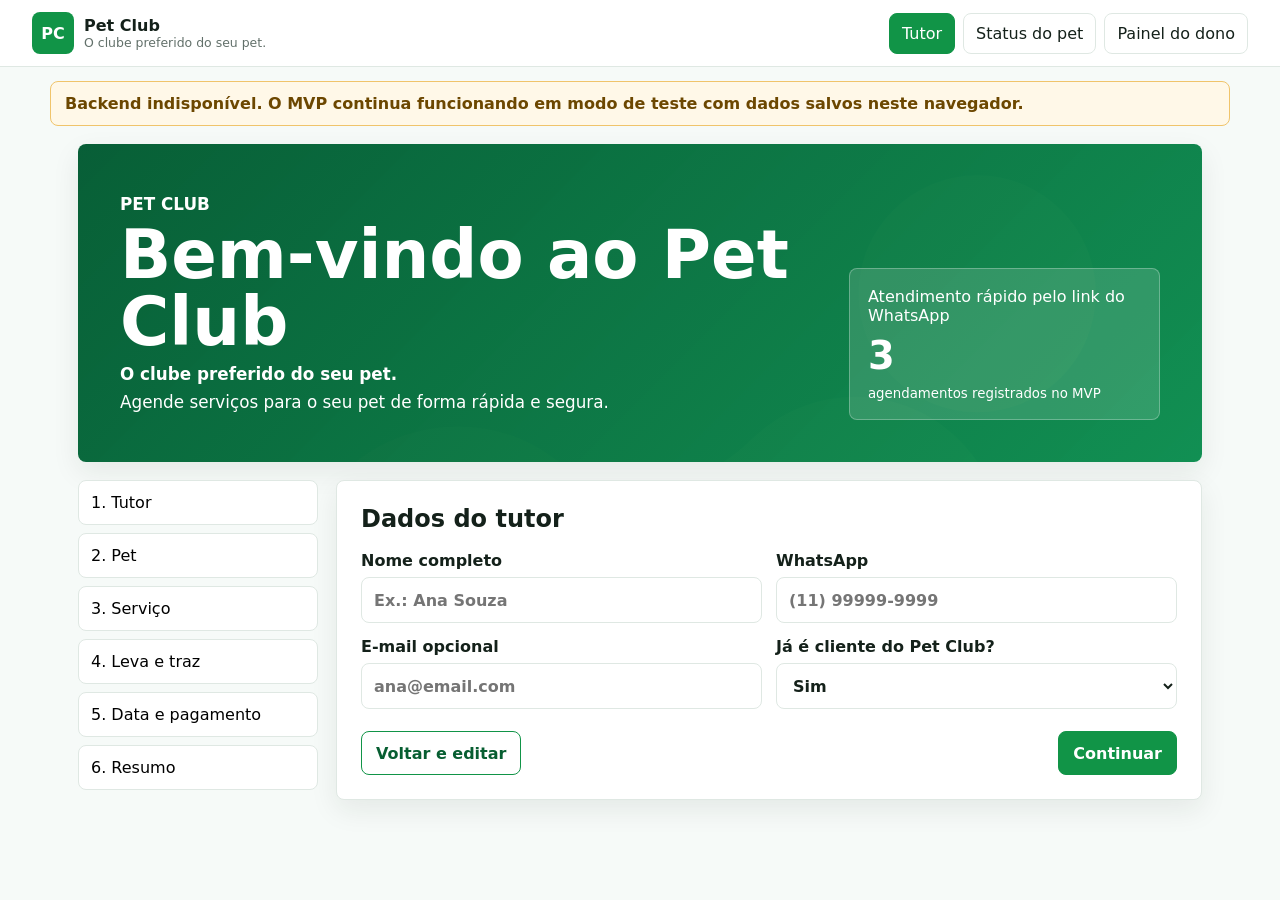
==== index.html @ 7034a31a "Add files via upload" ====
<!doctype html>
<html lang="pt-BR">
  <head>
    <meta charset="UTF-8" />
    <meta name="viewport" content="width=device-width, initial-scale=1.0" />
    <title>Pet Club | Agendamentos</title>
    <link rel="stylesheet" href="styles.css" />
  </head>
  <body>
    <header class="topo">
      <div class="marca">
        <span class="marca-icone">PC</span>
        <div>
          <strong>Pet Club</strong>
          <small>O clube preferido do seu pet.</small>
        </div>
      </div>
      <nav class="abas" aria-label="Navegação principal">
        <button class="aba ativa" data-view="tutor">Tutor</button>
        <button class="aba" data-view="status">Status do pet</button>
        <button class="aba" data-view="admin">Painel do dono</button>
      </nav>
    </header>

    <div id="aviso-api" class="aviso-api escondido"></div>

    <main>
      <section id="view-tutor" class="view ativa">
        <section class="hero">
          <div>
            <p class="etiqueta">Pet Club</p>
            <h1>Bem-vindo ao Pet Club</h1>
            <p class="slogan">O clube preferido do seu pet.</p>
            <p>Agende serviços para o seu pet de forma rápida e segura.</p>
          </div>
          <div class="hero-card">
            <span>Atendimento rápido pelo link do WhatsApp</span>
            <strong id="hero-total">0</strong>
            <small>agendamentos registrados no MVP</small>
          </div>
        </section>

        <section class="layout-form">
          <aside class="passos" aria-label="Etapas do agendamento">
            <button class="passo ativo" data-step="0">1. Tutor</button>
            <button class="passo" data-step="1">2. Pet</button>
            <button class="passo" data-step="2">3. Serviço</button>
            <button class="passo" data-step="3">4. Leva e traz</button>
            <button class="passo" data-step="4">5. Data e pagamento</button>
            <button class="passo" data-step="5">6. Resumo</button>
          </aside>

          <form id="booking-form" class="painel formulario">
            <div class="form-step ativa" data-step-panel="0">
              <h2>Dados do tutor</h2>
              <div class="grid dois">
                <label>Nome completo
                  <input name="nome_tutor" required placeholder="Ex.: Ana Souza" />
                </label>
                <label>WhatsApp
                  <input name="whatsapp_tutor" required inputmode="tel" placeholder="(11) 99999-9999" />
                </label>
                <label>E-mail opcional
                  <input name="email_tutor" type="email" placeholder="ana@email.com" />
                </label>
                <label>Já é cliente do Pet Club?
                  <select name="cliente_recorrente" required>
                    <option value="Sim">Sim</option>
                    <option value="Não">Não</option>
                  </select>
                </label>
              </div>
            </div>

            <div class="form-step" data-step-panel="1">
              <h2>Dados do pet</h2>
              <div class="grid dois">
                <label>Nome do pet
                  <input name="nome_pet" required placeholder="Ex.: Jack" />
                </label>
                <label>Espécie
                  <select name="especie" required>
                    <option>Cachorro</option>
                    <option>Gato</option>
                    <option>Outro</option>
                  </select>
                </label>
                <label>Raça
                  <input name="raca" required placeholder="Ex.: Shih-tzu" />
                </label>
                <label>Porte
                  <select name="porte" required>
                    <option>Pequeno</option>
                    <option>Médio</option>
                    <option>Grande</option>
                    <option>Gigante</option>
                  </select>
                </label>
                <label>Idade aproximada
                  <input name="idade_pet" required placeholder="Ex.: 4 anos" />
                </label>
                <label class="span-2">Observações importantes
                  <textarea name="observacoes_pet" placeholder="Alergia, medo, agressividade, medicamento ou cuidado especial"></textarea>
                </label>
              </div>
            </div>

            <div class="form-step" data-step-panel="2">
              <h2>Escolha do serviço</h2>
              <div class="servicos" id="service-options"></div>
              <label>Serviços adicionais
                <input name="servicos_adicionais" placeholder="Ex.: hidratação, escovação" />
              </label>
            </div>

            <div class="form-step" data-step-panel="3">
              <h2>Leva e traz</h2>
              <label>Você precisa de leva e traz?
                <select name="tipo_transporte" id="tipo-transporte" required>
                  <option>Não, vou levar até a loja</option>
                  <option>Sim, buscar meu pet</option>
                  <option>Sim, entregar meu pet</option>
                  <option>Sim, buscar e entregar</option>
                </select>
              </label>
              <div id="campos-transporte" class="grid dois escondido">
                <label>Endereço completo
                  <input name="endereco" placeholder="Rua, número" />
                </label>
                <label>Complemento
                  <input name="complemento" placeholder="Apto, bloco, casa" />
                </label>
                <label>Bairro
                  <input name="bairro" placeholder="Ex.: Vila Mariana" />
                </label>
                <label>Ponto de referência
                  <input name="ponto_referencia" placeholder="Ex.: próximo à padaria" />
                </label>
                <label>Link de localização opcional
                  <input name="link_localizacao" placeholder="Link do Google Maps" />
                </label>
                <label>Melhor horário para buscar
                  <input name="melhor_horario_busca" type="time" />
                </label>
              </div>
            </div>

            <div class="form-step" data-step-panel="4">
              <h2>Data, horário e pagamento</h2>
              <div class="grid dois">
                <label>Data desejada
                  <input name="data_agendamento" type="date" required />
                </label>
                <label>Horário desejado
                  <input name="hora_agendamento" type="time" required />
                </label>
                <label>Forma de pagamento
                  <select name="forma_pagamento" required>
                    <option>Pix</option>
                    <option>Cartão</option>
                    <option>Pagar na loja</option>
                    <option>Sinal para reservar horário</option>
                  </select>
                </label>
                <label>Status do pagamento
                  <select name="status_pagamento" required>
                    <option>Pendente</option>
                    <option>Confirmado</option>
                    <option>Pago na loja</option>
                  </select>
                </label>
              </div>
            </div>

            <div class="form-step" data-step-panel="5">
              <h2>Resumo e confirmação</h2>
              <div id="resumo-agendamento" class="resumo"></div>
              <div id="confirmacao-final" class="sucesso escondido">
                <h3>Agendamento recebido com sucesso!</h3>
                <p>Você receberá atualizações sobre o atendimento do seu pet.</p>
              </div>
            </div>

            <div class="acoes-form">
              <button type="button" class="botao secundario" id="btn-voltar">Voltar e editar</button>
              <button type="button" class="botao" id="btn-proximo">Continuar</button>
              <button type="submit" class="botao destaque escondido" id="btn-confirmar">Confirmar agendamento</button>
            </div>
          </form>
        </section>
      </section>

      <section id="view-status" class="view">
        <section class="painel">
          <div class="cabecalho-secao">
            <div>
              <p class="etiqueta">Acompanhamento</p>
              <h1>Status do pet</h1>
            </div>
            <select id="status-booking-select" aria-label="Escolher agendamento"></select>
          </div>
          <div id="status-cliente" class="status-cliente"></div>
          <ol id="linha-status" class="linha-status"></ol>
        </section>
      </section>

      <section id="view-admin" class="view">
        <section class="painel">
          <div class="cabecalho-secao">
            <div>
              <p class="etiqueta">Gestão Pet Club</p>
              <h1>Painel administrativo</h1>
            </div>
            <div class="grupo-botoes">
              <button class="botao secundario" id="btn-export-bookings">Exportar agendamentos CSV</button>
              <button class="botao secundario" id="btn-export-metrics">Exportar métricas CSV</button>
            </div>
          </div>
          <div id="cards-dia" class="cards"></div>
        </section>

        <section class="admin-grid">
          <div class="painel">
            <h2>Agenda do dia</h2>
            <div class="tabela-wrap">
              <table>
                <thead>
                  <tr>
                    <th>Horário</th>
                    <th>Pet</th>
                    <th>Tutor</th>
                    <th>Serviço</th>
                    <th>Status</th>
                    <th>Pagamento</th>
                    <th>Transporte</th>
                    <th>Responsável</th>
                  </tr>
                </thead>
                <tbody id="agenda-body"></tbody>
              </table>
            </div>
          </div>

          <aside class="painel">
            <h2>Detalhe do atendimento</h2>
            <div id="detalhe-atendimento" class="detalhe"></div>
            <div id="botoes-status" class="botoes-status"></div>
          </aside>
        </section>

        <section class="admin-grid">
          <div class="painel">
            <h2>Painel financeiro</h2>
            <div id="painel-financeiro" class="metricas"></div>
          </div>
          <div class="painel">
            <h2>Painel operacional</h2>
            <div id="painel-operacional" class="metricas"></div>
          </div>
        </section>
      </section>
    </main>

    <script src="app.js"></script>
  </body>
</html>
---- styles.css ----
:root {
  --verde: #119447;
  --verde-escuro: #075e31;
  --verde-claro: #e9f8ef;
  --azul: #1769c2;
  --preto: #14211a;
  --cinza: #62706a;
  --linha: #dfe8e3;
  --fundo: #f6faf8;
  --branco: #ffffff;
  --alerta: #f4a100;
  --erro: #cf3030;
  --raio: 8px;
  --sombra: 0 10px 28px rgba(20, 33, 26, 0.08);
}

* {
  box-sizing: border-box;
}

body {
  margin: 0;
  font-family: Inter, system-ui, -apple-system, BlinkMacSystemFont, "Segoe UI", sans-serif;
  background: var(--fundo);
  color: var(--preto);
}

button,
input,
select,
textarea {
  font: inherit;
}

.topo {
  position: sticky;
  top: 0;
  z-index: 10;
  display: flex;
  gap: 16px;
  align-items: center;
  justify-content: space-between;
  padding: 12px clamp(14px, 4vw, 32px);
  background: rgba(255, 255, 255, 0.94);
  border-bottom: 1px solid var(--linha);
  backdrop-filter: blur(12px);
}

.marca {
  display: flex;
  gap: 10px;
  align-items: center;
  min-width: 150px;
}

.marca-icone {
  display: grid;
  width: 42px;
  height: 42px;
  place-items: center;
  color: var(--branco);
  background: var(--verde);
  border-radius: var(--raio);
  font-weight: 800;
}

.marca strong,
.marca small {
  display: block;
}

.marca small {
  color: var(--cinza);
  font-size: 0.78rem;
}

.abas,
.grupo-botoes {
  display: flex;
  gap: 8px;
  flex-wrap: wrap;
}

.aba {
  border: 1px solid var(--linha);
  background: var(--branco);
  color: var(--preto);
  padding: 10px 12px;
  border-radius: var(--raio);
  cursor: pointer;
}

.aba.ativa,
.botao.destaque {
  border-color: var(--verde);
  background: var(--verde);
  color: var(--branco);
}

main {
  width: min(1180px, 100%);
  margin: 0 auto;
  padding: 18px clamp(12px, 4vw, 28px) 42px;
}

.aviso-api {
  width: min(1180px, calc(100% - 24px));
  margin: 14px auto 0;
  padding: 12px 14px;
  border: 1px solid #f0c46b;
  border-radius: var(--raio);
  background: #fff8e8;
  color: #6c4700;
  font-weight: 700;
}

.view,
.form-step {
  display: none;
}

.view.ativa,
.form-step.ativa {
  display: block;
}

.hero {
  display: grid;
  grid-template-columns: minmax(0, 1.6fr) minmax(220px, 0.7fr);
  gap: 18px;
  align-items: stretch;
  margin-bottom: 18px;
  padding: clamp(22px, 5vw, 42px);
  color: var(--branco);
  background:
    linear-gradient(135deg, rgba(7, 94, 49, 0.96), rgba(17, 148, 71, 0.9)),
    url("data:image/svg+xml,%3Csvg width='900' height='460' viewBox='0 0 900 460' xmlns='http://www.w3.org/2000/svg'%3E%3Crect width='900' height='460' fill='%231769c2'/%3E%3Ccircle cx='720' cy='120' r='95' fill='%23ffffff' fill-opacity='.18'/%3E%3Cpath d='M190 295c34-68 126-90 188-45 50 37 115 32 160-12 62-61 161-40 194 39l22 54H153l37-36Z' fill='%23ffffff' fill-opacity='.16'/%3E%3C/svg%3E");
  background-size: cover;
  border-radius: var(--raio);
  box-shadow: var(--sombra);
}

.hero h1 {
  margin: 6px 0;
  font-size: clamp(2rem, 6vw, 4.2rem);
  line-height: 1;
  letter-spacing: 0;
}

.hero p {
  max-width: 620px;
  margin: 8px 0;
  font-size: 1.05rem;
}

.slogan {
  font-weight: 700;
}

.etiqueta {
  margin: 0 0 8px;
  color: var(--azul);
  font-weight: 800;
  text-transform: uppercase;
  font-size: 0.78rem;
}

.hero .etiqueta {
  color: var(--branco);
}

.hero-card {
  align-self: end;
  padding: 18px;
  background: rgba(255, 255, 255, 0.14);
  border: 1px solid rgba(255, 255, 255, 0.28);
  border-radius: var(--raio);
}

.hero-card span,
.hero-card small {
  display: block;
}

.hero-card strong {
  display: block;
  margin: 8px 0;
  font-size: 2.4rem;
}

.layout-form,
.admin-grid {
  display: grid;
  grid-template-columns: 240px minmax(0, 1fr);
  gap: 18px;
  align-items: start;
}

.passos {
  display: grid;
  gap: 8px;
  position: sticky;
  top: 86px;
}

.passo {
  width: 100%;
  padding: 12px;
  border: 1px solid var(--linha);
  border-radius: var(--raio);
  background: var(--branco);
  text-align: left;
  cursor: pointer;
}

.passo.ativa {
  color: var(--verde-escuro);
  background: var(--verde-claro);
  border-color: var(--verde);
  font-weight: 800;
}

.painel {
  background: var(--branco);
  border: 1px solid var(--linha);
  border-radius: var(--raio);
  padding: clamp(16px, 4vw, 24px);
  box-shadow: var(--sombra);
}

h1,
h2,
h3 {
  margin: 0 0 14px;
  letter-spacing: 0;
}

.formulario h2 {
  margin-bottom: 18px;
}

.grid {
  display: grid;
  gap: 14px;
}

.grid.dois {
  grid-template-columns: repeat(2, minmax(0, 1fr));
}

.span-2 {
  grid-column: 1 / -1;
}

label {
  display: grid;
  gap: 7px;
  color: var(--preto);
  font-weight: 700;
}

input,
select,
textarea {
  width: 100%;
  min-height: 46px;
  border: 1px solid var(--linha);
  border-radius: var(--raio);
  padding: 11px 12px;
  color: var(--preto);
  background: var(--branco);
}

textarea {
  min-height: 96px;
  resize: vertical;
}

input:focus,
select:focus,
textarea:focus {
  outline: 3px solid rgba(17, 148, 71, 0.18);
  border-color: var(--verde);
}

.servicos {
  display: grid;
  grid-template-columns: repeat(3, minmax(0, 1fr));
  gap: 10px;
  margin-bottom: 18px;
}

.servico-card {
  min-height: 84px;
  padding: 14px;
  border: 1px solid var(--linha);
  border-radius: var(--raio);
  background: var(--branco);
  text-align: left;
  cursor: pointer;
}

.servico-card.ativo {
  border-color: var(--verde);
  background: var(--verde-claro);
}

.servico-card strong,
.servico-card small {
  display: block;
}

.servico-card small {
  margin-top: 6px;
  color: var(--cinza);
}

.acoes-form {
  display: flex;
  justify-content: space-between;
  gap: 10px;
  margin-top: 22px;
}

.botao {
  min-height: 44px;
  border: 1px solid var(--verde);
  border-radius: var(--raio);
  padding: 10px 14px;
  background: var(--verde);
  color: var(--branco);
  font-weight: 800;
  cursor: pointer;
}

.botao.secundario {
  background: var(--branco);
  color: var(--verde-escuro);
}

.botao.perigo {
  border-color: var(--erro);
  background: var(--erro);
}

.escondido {
  display: none !important;
}

.resumo,
.sucesso,
.status-cliente,
.detalhe {
  display: grid;
  gap: 10px;
}

.resumo-item,
.detalhe-item,
.metrica {
  display: flex;
  justify-content: space-between;
  gap: 12px;
  padding: 10px 0;
  border-bottom: 1px solid var(--linha);
}

.resumo-item span,
.detalhe-item span,
.metrica span {
  color: var(--cinza);
}

.sucesso {
  margin-top: 16px;
  padding: 14px;
  border-radius: var(--raio);
  background: var(--verde-claro);
  border: 1px solid rgba(17, 148, 71, 0.35);
}

.cabecalho-secao {
  display: flex;
  gap: 12px;
  align-items: center;
  justify-content: space-between;
  margin-bottom: 16px;
}

.cards {
  display: grid;
  grid-template-columns: repeat(4, minmax(0, 1fr));
  gap: 12px;
}

.card {
  min-height: 104px;
  padding: 14px;
  border: 1px solid var(--linha);
  border-radius: var(--raio);
  background: linear-gradient(180deg, #ffffff, #f7fbf9);
}

.card span {
  display: block;
  color: var(--cinza);
}

.card strong {
  display: block;
  margin-top: 10px;
  font-size: 1.7rem;
}

.admin-grid {
  grid-template-columns: minmax(0, 1.4fr) minmax(300px, 0.8fr);
  margin-top: 18px;
}

.tabela-wrap {
  overflow-x: auto;
}

table {
  width: 100%;
  border-collapse: collapse;
  min-width: 780px;
}

th,
td {
  padding: 12px 10px;
  border-bottom: 1px solid var(--linha);
  text-align: left;
  vertical-align: top;
}

th {
  color: var(--cinza);
  font-size: 0.82rem;
}

tr {
  cursor: pointer;
}

tr.ativo {
  background: var(--verde-claro);
}

.pill {
  display: inline-flex;
  align-items: center;
  min-height: 28px;
  padding: 4px 8px;
  border-radius: 999px;
  background: var(--verde-claro);
  color: var(--verde-escuro);
  font-size: 0.82rem;
  font-weight: 800;
}

.pill.azul {
  color: #0d4f99;
  background: #e7f1ff;
}

.pill.alerta {
  color: #7a5100;
  background: #fff4d9;
}

.botoes-status {
  display: grid;
  grid-template-columns: repeat(2, minmax(0, 1fr));
  gap: 8px;
  margin-top: 16px;
}

.botoes-status .botao {
  width: 100%;
  padding-inline: 8px;
}

.linha-status {
  display: grid;
  gap: 0;
  padding: 0;
  margin: 20px 0 0;
  list-style: none;
}

.linha-status li {
  display: grid;
  grid-template-columns: 30px minmax(0, 1fr);
  gap: 10px;
  align-items: start;
  padding: 0 0 16px;
  color: var(--cinza);
}

.linha-status li::before {
  content: "";
  width: 14px;
  height: 14px;
  margin: 4px auto 0;
  border: 2px solid var(--linha);
  border-radius: 999px;
  background: var(--branco);
}

.linha-status li.concluido,
.linha-status li.atual {
  color: var(--preto);
  font-weight: 800;
}

.linha-status li.concluido::before {
  border-color: var(--verde);
  background: var(--verde);
}

.linha-status li.atual::before {
  border-color: var(--azul);
  background: var(--azul);
}

.metricas {
  display: grid;
  gap: 2px;
}

@media (max-width: 860px) {
  .topo,
  .cabecalho-secao {
    align-items: stretch;
    flex-direction: column;
  }

  .abas,
  .grupo-botoes {
    display: grid;
    grid-template-columns: repeat(3, minmax(0, 1fr));
  }

  .hero,
  .layout-form,
  .admin-grid,
  .grid.dois {
    grid-template-columns: 1fr;
  }

  .passos {
    position: static;
    grid-template-columns: repeat(2, minmax(0, 1fr));
  }

  .servicos,
  .cards {
    grid-template-columns: repeat(2, minmax(0, 1fr));
  }
}

@media (max-width: 540px) {
  main {
    padding-inline: 10px;
  }

  .marca {
    min-width: 0;
  }

  .abas,
  .grupo-botoes,
  .servicos,
  .cards,
  .passos,
  .botoes-status {
    grid-template-columns: 1fr;
  }

  .acoes-form {
    flex-direction: column-reverse;
  }

  .botao,
  .aba {
    width: 100%;
  }
}
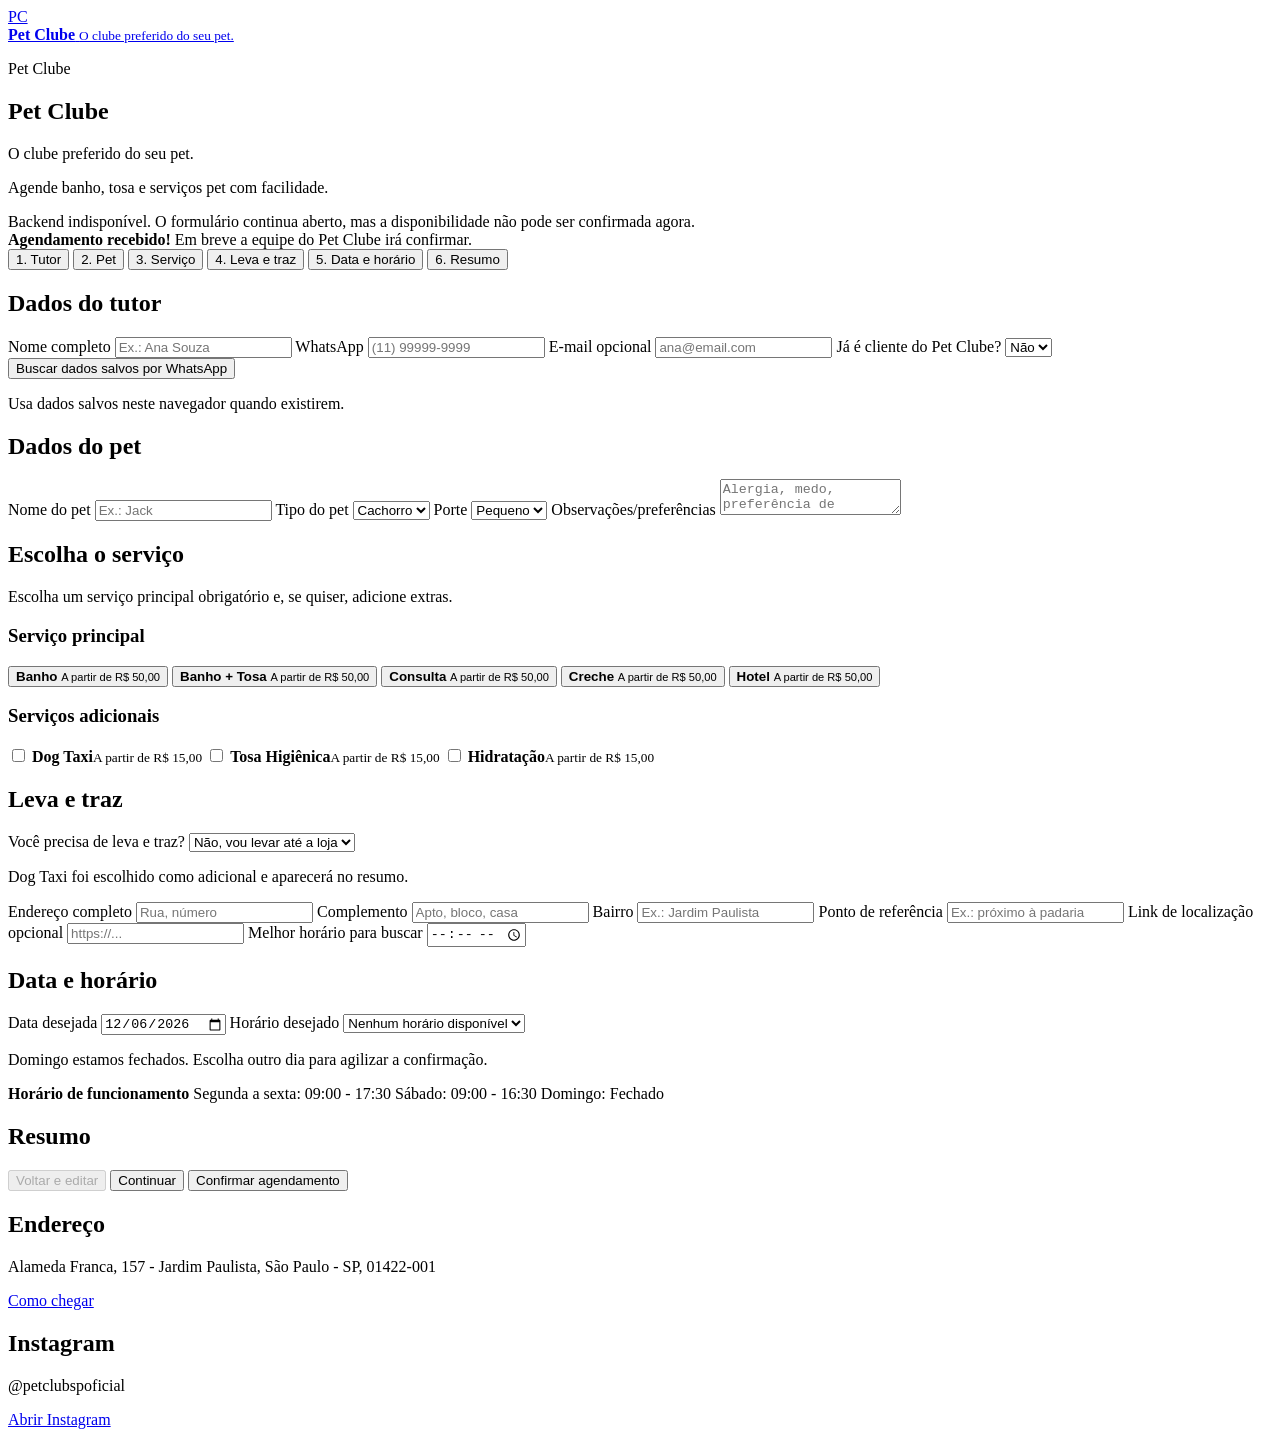
==== commit b072a3aa: "Add files via upload" ====
--- a/index.html
+++ b/index.html
@@ -3,264 +3,193 @@
   <head>
     <meta charset="UTF-8" />
     <meta name="viewport" content="width=device-width, initial-scale=1.0" />
-    <title>Pet Club | Agendamentos</title>
+    <title>Pet Clube | Agendamento</title>
     <link rel="stylesheet" href="styles.css" />
+    <script>
+      window.PETCLUB_API_URL = window.location.hostname.endsWith("github.io")
+        ? "https://api.petintelligence.com.br"
+        : "";
+    </script>
+    <script src="app.js" defer></script>
   </head>
-  <body>
-    <header class="topo">
-      <div class="marca">
-        <span class="marca-icone">PC</span>
+  <body class="client-shell">
+    <header class="client-topbar">
+      <a class="client-brand" href="index.html" aria-label="Pet Clube">
+        <span>PC</span>
         <div>
-          <strong>Pet Club</strong>
+          <strong>Pet Clube</strong>
           <small>O clube preferido do seu pet.</small>
         </div>
-      </div>
-      <nav class="abas" aria-label="Navegação principal">
-        <button class="aba ativa" data-view="tutor">Tutor</button>
-        <button class="aba" data-view="status">Status do pet</button>
-        <button class="aba" data-view="admin">Painel do dono</button>
-      </nav>
+      </a>
     </header>
 
-    <div id="aviso-api" class="aviso-api escondido"></div>
+    <main class="client-main">
+      <section class="client-hero compact-hero">
+        <div>
+          <p class="eyebrow">Pet Clube</p>
+          <h1>Pet Clube</h1>
+          <p class="hero-slogan">O clube preferido do seu pet.</p>
+          <p>Agende banho, tosa e serviços pet com facilidade.</p>
+        </div>
+      </section>
 
-    <main>
-      <section id="view-tutor" class="view ativa">
-        <section class="hero">
-          <div>
-            <p class="etiqueta">Pet Club</p>
-            <h1>Bem-vindo ao Pet Club</h1>
-            <p class="slogan">O clube preferido do seu pet.</p>
-            <p>Agende serviços para o seu pet de forma rápida e segura.</p>
-          </div>
-          <div class="hero-card">
-            <span>Atendimento rápido pelo link do WhatsApp</span>
-            <strong id="hero-total">0</strong>
-            <small>agendamentos registrados no MVP</small>
-          </div>
-        </section>
+      <div id="api-warning" class="notice hidden"></div>
+      <div id="success-message" class="success hidden">
+        <strong>Agendamento recebido!</strong>
+        <span>Em breve a equipe do Pet Clube irá confirmar.</span>
+      </div>
 
-        <section class="layout-form">
-          <aside class="passos" aria-label="Etapas do agendamento">
-            <button class="passo ativo" data-step="0">1. Tutor</button>
-            <button class="passo" data-step="1">2. Pet</button>
-            <button class="passo" data-step="2">3. Serviço</button>
-            <button class="passo" data-step="3">4. Leva e traz</button>
-            <button class="passo" data-step="4">5. Data e pagamento</button>
-            <button class="passo" data-step="5">6. Resumo</button>
-          </aside>
+      <section class="step-layout">
+        <aside class="steps-nav" aria-label="Etapas do agendamento">
+          <button class="step-tab active" type="button" data-step="0">1. Tutor</button>
+          <button class="step-tab" type="button" data-step="1">2. Pet</button>
+          <button class="step-tab" type="button" data-step="2">3. Serviço</button>
+          <button class="step-tab" type="button" data-step="3">4. Leva e traz</button>
+          <button class="step-tab" type="button" data-step="4">5. Data e horário</button>
+          <button class="step-tab" type="button" data-step="5">6. Resumo</button>
+        </aside>
 
-          <form id="booking-form" class="painel formulario">
-            <div class="form-step ativa" data-step-panel="0">
-              <h2>Dados do tutor</h2>
-              <div class="grid dois">
-                <label>Nome completo
-                  <input name="nome_tutor" required placeholder="Ex.: Ana Souza" />
-                </label>
-                <label>WhatsApp
-                  <input name="whatsapp_tutor" required inputmode="tel" placeholder="(11) 99999-9999" />
-                </label>
-                <label>E-mail opcional
-                  <input name="email_tutor" type="email" placeholder="ana@email.com" />
-                </label>
-                <label>Já é cliente do Pet Club?
-                  <select name="cliente_recorrente" required>
-                    <option value="Sim">Sim</option>
-                    <option value="Não">Não</option>
-                  </select>
-                </label>
-              </div>
-            </div>
-
-            <div class="form-step" data-step-panel="1">
-              <h2>Dados do pet</h2>
-              <div class="grid dois">
-                <label>Nome do pet
-                  <input name="nome_pet" required placeholder="Ex.: Jack" />
-                </label>
-                <label>Espécie
-                  <select name="especie" required>
-                    <option>Cachorro</option>
-                    <option>Gato</option>
-                    <option>Outro</option>
-                  </select>
-                </label>
-                <label>Raça
-                  <input name="raca" required placeholder="Ex.: Shih-tzu" />
-                </label>
-                <label>Porte
-                  <select name="porte" required>
-                    <option>Pequeno</option>
-                    <option>Médio</option>
-                    <option>Grande</option>
-                    <option>Gigante</option>
-                  </select>
-                </label>
-                <label>Idade aproximada
-                  <input name="idade_pet" required placeholder="Ex.: 4 anos" />
-                </label>
-                <label class="span-2">Observações importantes
-                  <textarea name="observacoes_pet" placeholder="Alergia, medo, agressividade, medicamento ou cuidado especial"></textarea>
-                </label>
-              </div>
-            </div>
-
-            <div class="form-step" data-step-panel="2">
-              <h2>Escolha do serviço</h2>
-              <div class="servicos" id="service-options"></div>
-              <label>Serviços adicionais
-                <input name="servicos_adicionais" placeholder="Ex.: hidratação, escovação" />
+        <form id="booking-form" class="step-panel">
+          <div class="form-step active" data-step-panel="0">
+            <h2>Dados do tutor</h2>
+            <div class="field-grid two">
+              <label>Nome completo
+                <input name="tutor_name" autocomplete="name" required placeholder="Ex.: Ana Souza" />
+              </label>
+              <label>WhatsApp
+                <input name="whatsapp" inputmode="tel" autocomplete="tel" required placeholder="(11) 99999-9999" />
+              </label>
+              <label>E-mail opcional
+                <input name="email" type="email" autocomplete="email" placeholder="ana@email.com" />
+              </label>
+              <label>Já é cliente do Pet Clube?
+                <select name="returning_customer" id="returning-customer" required>
+                  <option value="Não">Não</option>
+                  <option value="Sim">Sim</option>
+                </select>
               </label>
             </div>
-
-            <div class="form-step" data-step-panel="3">
-              <h2>Leva e traz</h2>
-              <label>Você precisa de leva e traz?
-                <select name="tipo_transporte" id="tipo-transporte" required>
-                  <option>Não, vou levar até a loja</option>
-                  <option>Sim, buscar meu pet</option>
-                  <option>Sim, entregar meu pet</option>
-                  <option>Sim, buscar e entregar</option>
-                </select>
-              </label>
-              <div id="campos-transporte" class="grid dois escondido">
-                <label>Endereço completo
-                  <input name="endereco" placeholder="Rua, número" />
-                </label>
-                <label>Complemento
-                  <input name="complemento" placeholder="Apto, bloco, casa" />
-                </label>
-                <label>Bairro
-                  <input name="bairro" placeholder="Ex.: Vila Mariana" />
-                </label>
-                <label>Ponto de referência
-                  <input name="ponto_referencia" placeholder="Ex.: próximo à padaria" />
-                </label>
-                <label>Link de localização opcional
-                  <input name="link_localizacao" placeholder="Link do Google Maps" />
-                </label>
-                <label>Melhor horário para buscar
-                  <input name="melhor_horario_busca" type="time" />
-                </label>
-              </div>
-            </div>
-
-            <div class="form-step" data-step-panel="4">
-              <h2>Data, horário e pagamento</h2>
-              <div class="grid dois">
-                <label>Data desejada
-                  <input name="data_agendamento" type="date" required />
-                </label>
-                <label>Horário desejado
-                  <input name="hora_agendamento" type="time" required />
-                </label>
-                <label>Forma de pagamento
-                  <select name="forma_pagamento" required>
-                    <option>Pix</option>
-                    <option>Cartão</option>
-                    <option>Pagar na loja</option>
-                    <option>Sinal para reservar horário</option>
-                  </select>
-                </label>
-                <label>Status do pagamento
-                  <select name="status_pagamento" required>
-                    <option>Pendente</option>
-                    <option>Confirmado</option>
-                    <option>Pago na loja</option>
-                  </select>
-                </label>
-              </div>
-            </div>
-
-            <div class="form-step" data-step-panel="5">
-              <h2>Resumo e confirmação</h2>
-              <div id="resumo-agendamento" class="resumo"></div>
-              <div id="confirmacao-final" class="sucesso escondido">
-                <h3>Agendamento recebido com sucesso!</h3>
-                <p>Você receberá atualizações sobre o atendimento do seu pet.</p>
-              </div>
-            </div>
-
-            <div class="acoes-form">
-              <button type="button" class="botao secundario" id="btn-voltar">Voltar e editar</button>
-              <button type="button" class="botao" id="btn-proximo">Continuar</button>
-              <button type="submit" class="botao destaque escondido" id="btn-confirmar">Confirmar agendamento</button>
-            </div>
-          </form>
-        </section>
-      </section>
-
-      <section id="view-status" class="view">
-        <section class="painel">
-          <div class="cabecalho-secao">
-            <div>
-              <p class="etiqueta">Acompanhamento</p>
-              <h1>Status do pet</h1>
-            </div>
-            <select id="status-booking-select" aria-label="Escolher agendamento"></select>
-          </div>
-          <div id="status-cliente" class="status-cliente"></div>
-          <ol id="linha-status" class="linha-status"></ol>
-        </section>
-      </section>
-
-      <section id="view-admin" class="view">
-        <section class="painel">
-          <div class="cabecalho-secao">
-            <div>
-              <p class="etiqueta">Gestão Pet Club</p>
-              <h1>Painel administrativo</h1>
-            </div>
-            <div class="grupo-botoes">
-              <button class="botao secundario" id="btn-export-bookings">Exportar agendamentos CSV</button>
-              <button class="botao secundario" id="btn-export-metrics">Exportar métricas CSV</button>
-            </div>
-          </div>
-          <div id="cards-dia" class="cards"></div>
-        </section>
-
-        <section class="admin-grid">
-          <div class="painel">
-            <h2>Agenda do dia</h2>
-            <div class="tabela-wrap">
-              <table>
-                <thead>
-                  <tr>
-                    <th>Horário</th>
-                    <th>Pet</th>
-                    <th>Tutor</th>
-                    <th>Serviço</th>
-                    <th>Status</th>
-                    <th>Pagamento</th>
-                    <th>Transporte</th>
-                    <th>Responsável</th>
-                  </tr>
-                </thead>
-                <tbody id="agenda-body"></tbody>
-              </table>
+            <div id="known-client-box" class="known-client hidden">
+              <button type="button" id="load-known-client" class="button secondary">Buscar dados salvos por WhatsApp</button>
+              <p id="known-client-message" class="muted">Usa dados salvos neste navegador quando existirem.</p>
             </div>
           </div>
 
-          <aside class="painel">
-            <h2>Detalhe do atendimento</h2>
-            <div id="detalhe-atendimento" class="detalhe"></div>
-            <div id="botoes-status" class="botoes-status"></div>
-          </aside>
-        </section>
+          <div class="form-step" data-step-panel="1">
+            <h2>Dados do pet</h2>
+            <div class="field-grid two">
+              <label>Nome do pet
+                <input name="pet_name" required placeholder="Ex.: Jack" />
+              </label>
+              <label>Tipo do pet
+                <select name="pet_type" required>
+                  <option>Cachorro</option>
+                  <option>Gato</option>
+                  <option>Outro</option>
+                </select>
+              </label>
+              <label>Porte
+                <select name="pet_size" required>
+                  <option>Pequeno</option>
+                  <option>Médio</option>
+                  <option>Grande</option>
+                  <option>Gigante</option>
+                </select>
+              </label>
+              <label class="span-2">Observações/preferências
+                <textarea name="notes" placeholder="Alergia, medo, preferência de shampoo, comportamento ou cuidado especial"></textarea>
+              </label>
+            </div>
+          </div>
 
-        <section class="admin-grid">
-          <div class="painel">
-            <h2>Painel financeiro</h2>
-            <div id="painel-financeiro" class="metricas"></div>
+          <div class="form-step" data-step-panel="2">
+            <h2>Escolha o serviço</h2>
+            <p class="step-copy">Escolha um serviço principal obrigatório e, se quiser, adicione extras.</p>
+            <h3>Serviço principal</h3>
+            <div id="primary-service-options" class="service-grid"></div>
+            <h3>Serviços adicionais</h3>
+            <div id="additional-service-options" class="addon-grid"></div>
           </div>
-          <div class="painel">
-            <h2>Painel operacional</h2>
-            <div id="painel-operacional" class="metricas"></div>
+
+          <div class="form-step" data-step-panel="3">
+            <h2>Leva e traz</h2>
+            <label>Você precisa de leva e traz?
+              <select name="transport_option" id="transport-option" required>
+                <option>Não, vou levar até a loja</option>
+                <option>Sim, buscar meu pet</option>
+                <option>Sim, entregar meu pet</option>
+                <option>Sim, buscar e entregar</option>
+              </select>
+            </label>
+            <p id="dog-taxi-note" class="field-note hidden">Dog Taxi foi escolhido como adicional e aparecerá no resumo.</p>
+            <div id="transport-fields" class="field-grid two hidden">
+              <label>Endereço completo
+                <input name="address" placeholder="Rua, número" />
+              </label>
+              <label>Complemento
+                <input name="address_complement" placeholder="Apto, bloco, casa" />
+              </label>
+              <label>Bairro
+                <input name="neighborhood" placeholder="Ex.: Jardim Paulista" />
+              </label>
+              <label>Ponto de referência
+                <input name="reference_point" placeholder="Ex.: próximo à padaria" />
+              </label>
+              <label>Link de localização opcional
+                <input name="location_link" type="url" placeholder="https://..." />
+              </label>
+              <label>Melhor horário para buscar
+                <input name="preferred_pickup_time" type="time" />
+              </label>
+            </div>
           </div>
-        </section>
+
+          <div class="form-step" data-step-panel="4">
+            <h2>Data e horário</h2>
+            <div class="field-grid two">
+              <label>Data desejada
+                <input name="appointment_date" id="appointment-date" type="date" required />
+              </label>
+              <label>Horário desejado
+                <select name="appointment_hour" id="appointment-hour" required>
+                  <option value="">Selecione uma data</option>
+                </select>
+              </label>
+            </div>
+            <p id="date-message" class="field-note"></p>
+            <div class="business-hours-box">
+              <strong>Horário de funcionamento</strong>
+              <span>Segunda a sexta: 09:00 - 17:30</span>
+              <span>Sábado: 09:00 - 16:30</span>
+              <span>Domingo: Fechado</span>
+            </div>
+          </div>
+
+          <div class="form-step" data-step-panel="5">
+            <h2>Resumo</h2>
+            <div id="booking-summary" class="summary-list"></div>
+          </div>
+
+          <div class="form-actions">
+            <button type="button" class="button secondary" id="back-button">Voltar e editar</button>
+            <button type="button" class="button" id="next-button">Continuar</button>
+            <button type="submit" class="button primary hidden" id="confirm-button">Confirmar agendamento</button>
+          </div>
+        </form>
+      </section>
+
+      <section class="info-grid">
+        <article class="info-card">
+          <h2>Endereço</h2>
+          <p>Alameda Franca, 157 - Jardim Paulista, São Paulo - SP, 01422-001</p>
+          <a class="button-link secondary" href="https://www.google.com/maps/place/Alameda+Franca,+157+-+Jardim+Paulista,+S%C3%A3o+Paulo+-+SP,+01422-001/@-23.5676,-46.657,17z/data=!4m6!3m5!1s0x94ce59c5cbec8611:0x60436cb995cb015e!8m2!3d-23.5676645!4d-46.6570084!16s%2Fg%2F11rgfzb416?hl=en&entry=ttu&g_ep=EgoyMDI2MDYyOS4wIKXMDSoASAFQAw%3D%3D" target="_blank" rel="noreferrer">Como chegar</a>
+        </article>
+        <article class="info-card">
+          <h2>Instagram</h2>
+          <p>@petclubspoficial</p>
+          <a class="button-link secondary" href="https://instagram.com/petclubspoficial" target="_blank" rel="noreferrer">Abrir Instagram</a>
+        </article>
       </section>
     </main>
-
-    <script src="app.js"></script>
   </body>
 </html>
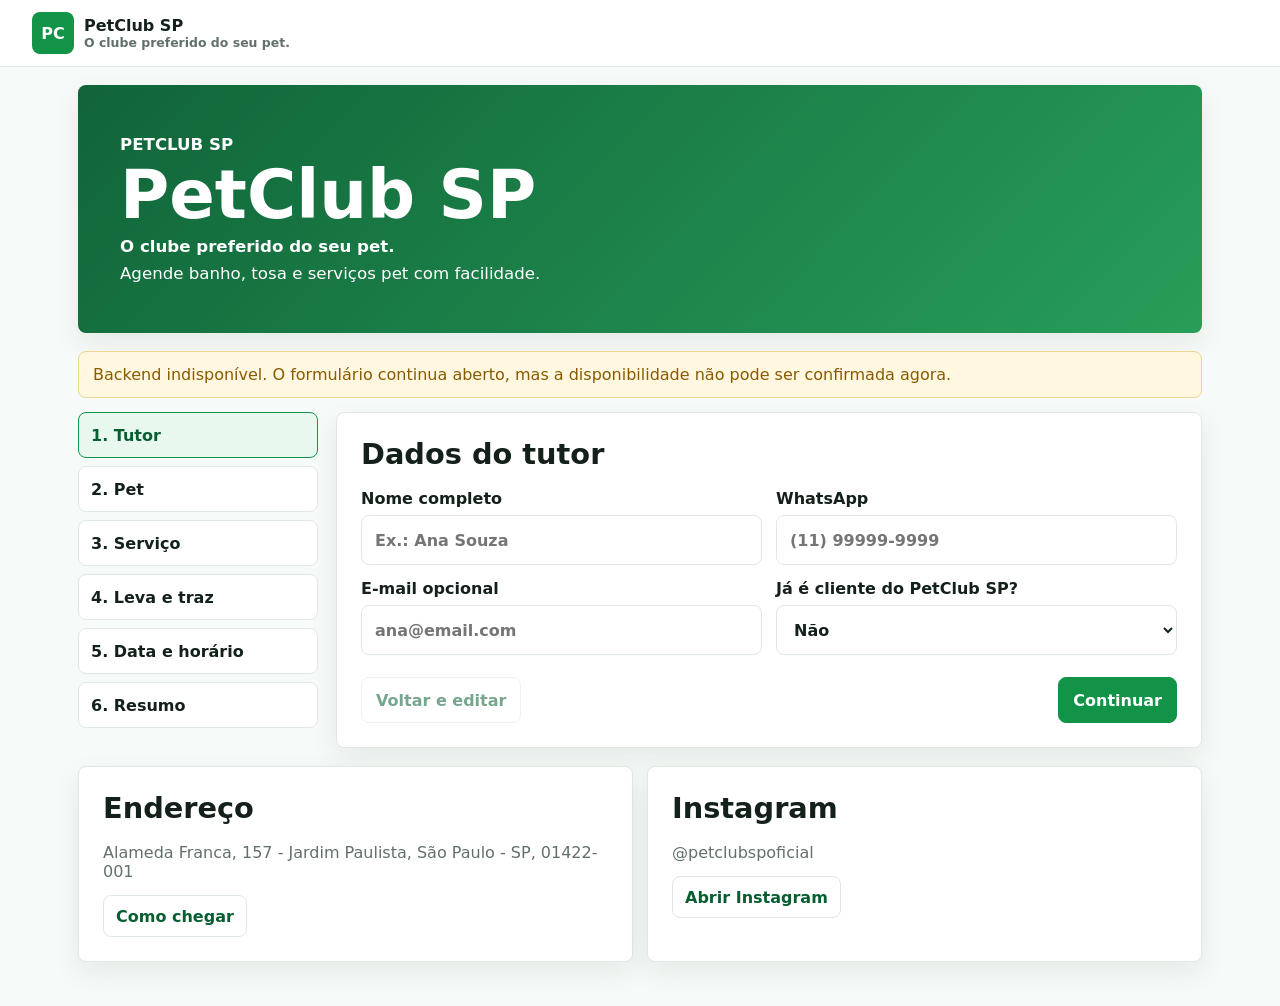
==== commit 8b5eef60: "Add files via upload Deploy PetClub SP scheduling and transport updates" ====
--- a/index.html
+++ b/index.html
@@ -3,7 +3,7 @@
   <head>
     <meta charset="UTF-8" />
     <meta name="viewport" content="width=device-width, initial-scale=1.0" />
-    <title>Pet Clube | Agendamento</title>
+    <title>PetClub SP | Agendamento</title>
     <link rel="stylesheet" href="styles.css" />
     <script>
       window.PETCLUB_API_URL = window.location.hostname.endsWith("github.io")
@@ -14,10 +14,10 @@
   </head>
   <body class="client-shell">
     <header class="client-topbar">
-      <a class="client-brand" href="index.html" aria-label="Pet Clube">
+      <a class="client-brand" href="index.html" aria-label="PetClub SP">
         <span>PC</span>
         <div>
-          <strong>Pet Clube</strong>
+          <strong>PetClub SP</strong>
           <small>O clube preferido do seu pet.</small>
         </div>
       </a>
@@ -26,8 +26,8 @@
     <main class="client-main">
       <section class="client-hero compact-hero">
         <div>
-          <p class="eyebrow">Pet Clube</p>
-          <h1>Pet Clube</h1>
+          <p class="eyebrow">PetClub SP</p>
+          <h1>PetClub SP</h1>
           <p class="hero-slogan">O clube preferido do seu pet.</p>
           <p>Agende banho, tosa e serviços pet com facilidade.</p>
         </div>
@@ -36,7 +36,7 @@
       <div id="api-warning" class="notice hidden"></div>
       <div id="success-message" class="success hidden">
         <strong>Agendamento recebido!</strong>
-        <span>Em breve a equipe do Pet Clube irá confirmar.</span>
+        <span>Em breve a equipe do PetClub SP irá confirmar.</span>
       </div>
 
       <section class="step-layout">
@@ -62,7 +62,7 @@
               <label>E-mail opcional
                 <input name="email" type="email" autocomplete="email" placeholder="ana@email.com" />
               </label>
-              <label>Já é cliente do Pet Clube?
+              <label>Já é cliente do PetClub SP?
                 <select name="returning_customer" id="returning-customer" required>
                   <option value="Não">Não</option>
                   <option value="Sim">Sim</option>
@@ -77,7 +77,7 @@
 
           <div class="form-step" data-step-panel="1">
             <h2>Dados do pet</h2>
-            <div class="field-grid two">
+            <div id="first-pet-fields" class="field-grid two">
               <label>Nome do pet
                 <input name="pet_name" required placeholder="Ex.: Jack" />
               </label>
@@ -100,6 +100,8 @@
                 <textarea name="notes" placeholder="Alergia, medo, preferência de shampoo, comportamento ou cuidado especial"></textarea>
               </label>
             </div>
+            <div id="additional-pets"></div>
+            <button type="button" id="add-pet" class="button secondary add-pet-button">Adicionar outro pet</button>
           </div>
 
           <div class="form-step" data-step-panel="2">
@@ -146,7 +148,7 @@
 
           <div class="form-step" data-step-panel="4">
             <h2>Data e horário</h2>
-            <div class="field-grid two">
+            <div id="timed-date-fields" class="field-grid two">
               <label>Data desejada
                 <input name="appointment_date" id="appointment-date" type="date" required />
               </label>
@@ -156,11 +158,18 @@
                 </select>
               </label>
             </div>
+            <div id="range-date-fields" class="field-grid two hidden">
+              <label>Data de entrada
+                <input name="entry_date" id="entry-date" type="date" />
+              </label>
+              <label>Data de saída
+                <input name="exit_date" id="exit-date" type="date" />
+              </label>
+            </div>
             <p id="date-message" class="field-note"></p>
             <div class="business-hours-box">
               <strong>Horário de funcionamento</strong>
-              <span>Segunda a sexta: 09:00 - 17:30</span>
-              <span>Sábado: 09:00 - 16:30</span>
+              <span>Segunda a sábado: último início às 16:30</span>
               <span>Domingo: Fechado</span>
             </div>
           </div>
--- a/styles.css
+++ b/styles.css
@@ -0,0 +1,324 @@
+:root {
+  --green: #119447;
+  --green-dark: #075e31;
+  --green-soft: #e9f8ef;
+  --ink: #14211a;
+  --muted: #62706a;
+  --line: #dfe8e3;
+  --bg: #f6faf8;
+  --white: #ffffff;
+  --warning: #8a5a00;
+  --warning-bg: #fff7df;
+  --success-bg: #e5f7ec;
+  --danger: #b3261e;
+  --radius: 8px;
+  --shadow: 0 10px 28px rgba(20, 33, 26, 0.08);
+}
+
+* { box-sizing: border-box; }
+html { scroll-behavior: smooth; }
+body {
+  margin: 0;
+  color: var(--ink);
+  background: var(--bg);
+  font-family: Inter, ui-sans-serif, system-ui, -apple-system, BlinkMacSystemFont, "Segoe UI", sans-serif;
+}
+button, input, select, textarea { font: inherit; }
+a { color: inherit; }
+.hidden { display: none !important; }
+.muted { color: var(--muted); }
+
+.client-topbar, .owner-topbar {
+  position: sticky;
+  top: 0;
+  z-index: 20;
+  display: flex;
+  align-items: center;
+  justify-content: space-between;
+  gap: 14px;
+  padding: 12px clamp(14px, 4vw, 32px);
+  background: rgba(255, 255, 255, .95);
+  border-bottom: 1px solid var(--line);
+  backdrop-filter: blur(12px);
+}
+.client-brand, .owner-brand {
+  display: inline-flex;
+  align-items: center;
+  gap: 10px;
+  color: var(--ink);
+  text-decoration: none;
+}
+.client-brand span, .owner-brand span {
+  display: grid;
+  width: 42px;
+  height: 42px;
+  place-items: center;
+  color: var(--white);
+  background: var(--green);
+  border-radius: var(--radius);
+  font-weight: 900;
+}
+.client-brand strong, .client-brand small, .owner-brand strong, .owner-brand small { display: block; }
+.client-brand small, .owner-brand small { color: var(--muted); font-size: .78rem; font-weight: 700; }
+.owner-entry, .button-link {
+  display: inline-flex;
+  align-items: center;
+  justify-content: center;
+  min-height: 42px;
+  padding: 9px 12px;
+  border: 1px solid var(--line);
+  border-radius: var(--radius);
+  background: var(--white);
+  color: var(--green-dark);
+  text-decoration: none;
+  font-weight: 800;
+}
+
+.client-main, .owner-page {
+  width: min(1180px, 100%);
+  margin: 0 auto;
+  padding: 18px clamp(12px, 4vw, 28px) 44px;
+}
+.client-hero {
+  margin-bottom: 18px;
+  padding: clamp(22px, 5vw, 42px);
+  color: var(--white);
+  background: linear-gradient(135deg, rgba(7, 94, 49, .96), rgba(17, 148, 71, .9));
+  border-radius: var(--radius);
+  box-shadow: var(--shadow);
+}
+.compact-hero h1 {
+  margin: 6px 0;
+  font-size: clamp(2.3rem, 9vw, 4.2rem);
+  line-height: 1;
+  letter-spacing: 0;
+}
+.client-hero p { max-width: 640px; margin: 8px 0; font-size: 1.04rem; }
+.eyebrow { margin: 0 0 8px; font-size: .78rem; font-weight: 900; text-transform: uppercase; }
+.hero-slogan { font-weight: 800; }
+
+.step-layout {
+  display: grid;
+  grid-template-columns: 240px minmax(0, 1fr);
+  gap: 18px;
+  align-items: start;
+}
+.steps-nav {
+  display: grid;
+  gap: 8px;
+  position: sticky;
+  top: 82px;
+}
+.step-tab {
+  width: 100%;
+  min-height: 46px;
+  padding: 12px;
+  border: 1px solid var(--line);
+  border-radius: var(--radius);
+  background: var(--white);
+  color: var(--ink);
+  text-align: left;
+  cursor: pointer;
+  font-weight: 750;
+}
+.step-tab.active {
+  color: var(--green-dark);
+  background: var(--green-soft);
+  border-color: var(--green);
+  font-weight: 900;
+}
+.step-panel, .info-card, .owner-panel {
+  background: var(--white);
+  border: 1px solid var(--line);
+  border-radius: var(--radius);
+  padding: clamp(16px, 4vw, 24px);
+  box-shadow: var(--shadow);
+}
+.form-step { display: none; }
+.form-step.active { display: block; }
+h1, h2, h3 { letter-spacing: 0; }
+h2 { margin: 0 0 18px; font-size: clamp(1.35rem, 4vw, 1.8rem); }
+h3 { margin: 18px 0 10px; font-size: 1rem; }
+.step-copy { margin: -8px 0 8px; color: var(--muted); }
+
+.field-grid { display: grid; gap: 14px; }
+.field-grid.two { grid-template-columns: repeat(2, minmax(0, 1fr)); }
+.span-2 { grid-column: 1 / -1; }
+label { display: grid; gap: 7px; color: var(--ink); font-weight: 800; }
+input, select, textarea {
+  width: 100%;
+  min-height: 50px;
+  padding: 12px 13px;
+  color: var(--ink);
+  background: var(--white);
+  border: 1px solid var(--line);
+  border-radius: var(--radius);
+}
+textarea { min-height: 104px; resize: vertical; line-height: 1.45; }
+input:focus, select:focus, textarea:focus {
+  outline: 3px solid rgba(17, 148, 71, .18);
+  border-color: var(--green);
+}
+.known-client, .business-hours-box, .field-note {
+  margin-top: 14px;
+}
+.known-client, .business-hours-box {
+  display: grid;
+  gap: 7px;
+  padding: 12px;
+  background: var(--green-soft);
+  border: 1px solid rgba(17, 148, 71, .24);
+  border-radius: var(--radius);
+}
+.business-hours-box span { color: var(--muted); }
+.field-note { color: var(--muted); font-weight: 750; }
+.warning-text { color: var(--warning); }
+.add-pet-button { margin-top: 14px; }
+.additional-pet {
+  margin: 18px 0 0;
+  padding: 14px;
+  border: 1px solid var(--line);
+  border-radius: var(--radius);
+}
+.additional-pet legend { padding: 0 6px; font-weight: 900; }
+.additional-pet .remove-pet { margin-top: 12px; }
+.owner-pet + .owner-pet { margin-top: 9px; padding-top: 9px; border-top: 1px solid var(--line); }
+.transport-action {
+  display: grid;
+  grid-template-columns: minmax(110px, 150px) auto;
+  gap: 7px;
+  align-items: end;
+  margin-top: 10px;
+  padding-top: 10px;
+  border-top: 1px solid var(--line);
+}
+.transport-action label { font-size: .78rem; }
+.transport-action input { min-height: 36px; padding: 7px 9px; }
+.transport-action small { grid-column: 1 / -1; }
+
+.service-grid {
+  display: grid;
+  grid-template-columns: repeat(3, minmax(0, 1fr));
+  gap: 10px;
+}
+.service-card, .addon-card {
+  min-height: 86px;
+  padding: 14px;
+  border: 1px solid var(--line);
+  border-radius: var(--radius);
+  background: var(--white);
+  text-align: left;
+  cursor: pointer;
+}
+.service-card.active, .addon-card:has(input:checked) {
+  border-color: var(--green);
+  background: var(--green-soft);
+}
+.service-card strong, .service-card small, .addon-card strong, .addon-card small { display: block; }
+.service-card small, .addon-card small { margin-top: 6px; color: var(--muted); }
+.addon-grid { display: grid; grid-template-columns: repeat(3, minmax(0, 1fr)); gap: 10px; }
+.addon-card { display: flex; align-items: flex-start; gap: 10px; font-weight: 700; }
+.addon-card input { width: 20px; min-height: 20px; margin-top: 2px; }
+
+.form-actions {
+  display: flex;
+  justify-content: space-between;
+  gap: 10px;
+  margin-top: 22px;
+}
+.button, .status-button {
+  display: inline-flex;
+  align-items: center;
+  justify-content: center;
+  min-height: 46px;
+  padding: 10px 14px;
+  border: 1px solid var(--green);
+  border-radius: var(--radius);
+  background: var(--green);
+  color: var(--white);
+  font-weight: 900;
+  cursor: pointer;
+  text-decoration: none;
+}
+.button.secondary, .button-link.secondary {
+  background: var(--white);
+  color: var(--green-dark);
+  border-color: var(--line);
+}
+.button.primary { background: var(--green); color: var(--white); }
+.button:disabled { cursor: not-allowed; opacity: .55; }
+.summary-list { display: grid; gap: 10px; }
+.summary-item {
+  display: flex;
+  justify-content: space-between;
+  gap: 12px;
+  padding: 11px 0;
+  border-bottom: 1px solid var(--line);
+}
+.summary-item span { color: var(--muted); }
+.summary-item strong { text-align: right; }
+.notice, .success {
+  display: grid;
+  gap: 4px;
+  margin-bottom: 14px;
+  padding: 13px 14px;
+  border-radius: var(--radius);
+}
+.notice { color: var(--warning); background: var(--warning-bg); border: 1px solid #efd48e; }
+.success { background: var(--success-bg); border: 1px solid #b9dfc7; }
+.info-grid { display: grid; grid-template-columns: repeat(2, minmax(0, 1fr)); gap: 14px; margin-top: 18px; }
+.info-card p { margin: 0 0 14px; color: var(--muted); }
+
+.owner-shell { background: #f5f7f6; }
+.owner-topbar { position: sticky; max-width: none; }
+.owner-page { max-width: 1180px; }
+.owner-heading {
+  display: flex;
+  align-items: end;
+  justify-content: space-between;
+  gap: 16px;
+  margin: 8px 0 16px;
+}
+.owner-heading p { margin: 0 0 8px; color: var(--green-dark); font-weight: 900; }
+.owner-heading h1 { margin: 0; font-size: clamp(1.7rem, 5vw, 2.8rem); }
+.owner-tools { display: flex; gap: 8px; padding: 10px 12px; background: var(--white); border: 1px solid var(--line); border-radius: var(--radius); }
+.owner-auth { max-width: 460px; margin: 42px auto; }
+.owner-auth h1 { margin: 0 0 18px; font-size: 1.8rem; }
+.auth-form { display: grid; gap: 14px; }
+.filters-row { display: grid; grid-template-columns: 220px 220px; gap: 12px; margin-bottom: 14px; }
+.table-wrap { overflow-x: auto; }
+table { width: 100%; border-collapse: collapse; min-width: 980px; }
+th, td { padding: 13px 12px; border-bottom: 1px solid var(--line); text-align: left; vertical-align: top; }
+th { color: var(--muted); font-size: .82rem; text-transform: uppercase; }
+td span, td small { display: block; margin-top: 4px; color: var(--muted); line-height: 1.35; }
+.status-pill {
+  display: inline-flex;
+  min-width: 96px;
+  justify-content: center;
+  padding: 6px 9px;
+  border-radius: 999px;
+  background: var(--green-soft);
+  color: var(--green-dark);
+  font-weight: 850;
+}
+.status-cancelado { color: var(--danger); background: #fdeceb; }
+.status-finalizado { color: #425466; background: #eef2f5; }
+.status-actions { display: flex; flex-wrap: wrap; gap: 7px; max-width: 440px; }
+.status-button { min-height: 34px; padding: 7px 9px; font-size: .82rem; background: #ffffff; color: var(--green-dark); border-color: var(--line); }
+
+@media (max-width: 860px) {
+  .client-topbar, .owner-topbar, .owner-heading { align-items: stretch; flex-direction: column; }
+  .owner-entry, .owner-topbar .button-link { width: 100%; }
+  .step-layout { grid-template-columns: 1fr; }
+  .steps-nav {
+    position: static;
+    grid-template-columns: repeat(2, minmax(0, 1fr));
+  }
+  .step-tab { min-height: 44px; padding: 10px; }
+  .field-grid.two, .service-grid, .addon-grid, .info-grid, .filters-row { grid-template-columns: 1fr; }
+  .span-2 { grid-column: auto; }
+  .form-actions { flex-direction: column; }
+  .form-actions .button { width: 100%; }
+  .summary-item { align-items: flex-start; flex-direction: column; gap: 4px; }
+  .summary-item strong { text-align: left; }
+}
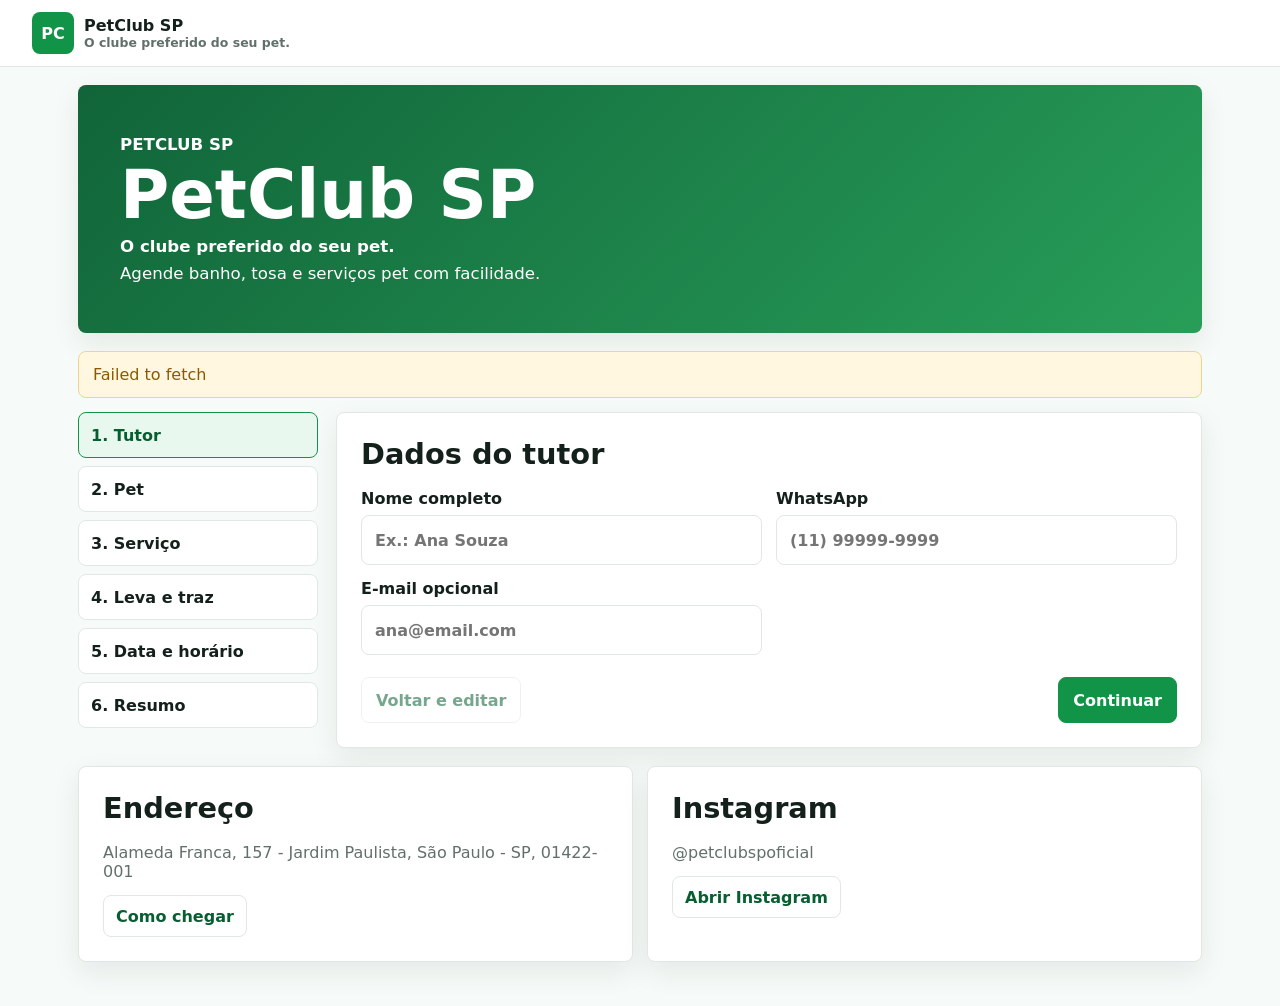
==== commit 9d5995d0: "Add files via upload MVP petclub SP" ====
--- a/index.html
+++ b/index.html
@@ -6,9 +6,7 @@
     <title>PetClub SP | Agendamento</title>
     <link rel="stylesheet" href="styles.css" />
     <script>
-      window.PETCLUB_API_URL = window.location.hostname.endsWith("github.io")
-        ? "https://api.petintelligence.com.br"
-        : "";
+      window.PETCLUB_API_URL = "https://api.petintelligence.com.br";
     </script>
     <script src="app.js" defer></script>
   </head>
@@ -36,7 +34,7 @@
       <div id="api-warning" class="notice hidden"></div>
       <div id="success-message" class="success hidden">
         <strong>Agendamento recebido!</strong>
-        <span>Em breve a equipe do PetClub SP irá confirmar.</span>
+        <span>Em breve a equipe do PetClub SP irá confirmar o agendamento e os valores estimados.</span>
       </div>
 
       <section class="step-layout">
@@ -62,16 +60,6 @@
               <label>E-mail opcional
                 <input name="email" type="email" autocomplete="email" placeholder="ana@email.com" />
               </label>
-              <label>Já é cliente do PetClub SP?
-                <select name="returning_customer" id="returning-customer" required>
-                  <option value="Não">Não</option>
-                  <option value="Sim">Sim</option>
-                </select>
-              </label>
-            </div>
-            <div id="known-client-box" class="known-client hidden">
-              <button type="button" id="load-known-client" class="button secondary">Buscar dados salvos por WhatsApp</button>
-              <p id="known-client-message" class="muted">Usa dados salvos neste navegador quando existirem.</p>
             </div>
           </div>
 
@@ -96,6 +84,11 @@
                   <option>Gigante</option>
                 </select>
               </label>
+              <label>Raça<select name="pet_breed" id="pet-breed" required><option>Shih Tzu</option><option>Lhasa Apso</option><option>Poodle</option><option>Yorkshire</option><option>Buldogue Francês</option><option>Buldogue Inglês</option><option>Labrador</option><option>Golden Retriever</option><option>Spitz</option><option>Maltês</option><option>Outro</option></select></label>
+              <label id="other-breed-field" class="hidden">Outra raça<input name="pet_breed_other" id="pet-breed-other" placeholder="Digite a raça" /></label>
+              <label>Tipo de pelagem
+                <select name="coat_type" required><option value="Curta">Curta</option><option value="Longa">Longa</option></select>
+              </label>
               <label class="span-2">Observações/preferências
                 <textarea name="notes" placeholder="Alergia, medo, preferência de shampoo, comportamento ou cuidado especial"></textarea>
               </label>
@@ -111,6 +104,7 @@
             <div id="primary-service-options" class="service-grid"></div>
             <h3>Serviços adicionais</h3>
             <div id="additional-service-options" class="addon-grid"></div>
+            <fieldset id="grooming-option-fields" class="hidden"><legend>Como será a tosa?</legend><label><input type="radio" name="grooming_option" value="Tosa na Máquina" /> Tosa na Máquina — A partir de R$90,00</label><label><input type="radio" name="grooming_option" value="Tosa na Tesoura" /> Tosa na Tesoura — A partir de R$110,00</label></fieldset>
           </div>
 
           <div class="form-step" data-step-panel="3">
@@ -122,8 +116,8 @@
                 <option>Sim, entregar meu pet</option>
                 <option>Sim, buscar e entregar</option>
               </select>
+              <small>Leva e traz: A partir de R$25,00</small>
             </label>
-            <p id="dog-taxi-note" class="field-note hidden">Dog Taxi foi escolhido como adicional e aparecerá no resumo.</p>
             <div id="transport-fields" class="field-grid two hidden">
               <label>Endereço completo
                 <input name="address" placeholder="Rua, número" />
@@ -139,9 +133,6 @@
               </label>
               <label>Link de localização opcional
                 <input name="location_link" type="url" placeholder="https://..." />
-              </label>
-              <label>Melhor horário para buscar
-                <input name="preferred_pickup_time" type="time" />
               </label>
             </div>
           </div>
@@ -177,12 +168,13 @@
           <div class="form-step" data-step-panel="5">
             <h2>Resumo</h2>
             <div id="booking-summary" class="summary-list"></div>
+            <div class="notice"><strong>Preço estimado.</strong> O valor final poderá variar de acordo com a avaliação do profissional e será confirmado pela equipe da PetClub SP antes da execução do serviço.</div>
           </div>
 
           <div class="form-actions">
             <button type="button" class="button secondary" id="back-button">Voltar e editar</button>
             <button type="button" class="button" id="next-button">Continuar</button>
-            <button type="submit" class="button primary hidden" id="confirm-button">Confirmar agendamento</button>
+            <button type="submit" class="button primary hidden" id="confirm-button">Confirmar Agendamento</button>
           </div>
         </form>
       </section>
--- a/styles.css
+++ b/styles.css
@@ -301,10 +301,35 @@
   color: var(--green-dark);
   font-weight: 850;
 }
-.status-cancelado { color: var(--danger); background: #fdeceb; }
-.status-finalizado { color: #425466; background: #eef2f5; }
+.status-novo { color: #5f6b66; background: #eef2f0; }
+.status-confirmado { color: #087333; background: #e2f6e9; }
+.status-em-atendimento { color: #1858a8; background: #e7f0fc; }
+.status-pronto { color: #9a5600; background: #fff0d8; }
+.status-finalizado { color: #ffffff; background: #17324d; }
+.status-cancelado { color: #ffffff; background: var(--danger); }
 .status-actions { display: flex; flex-wrap: wrap; gap: 7px; max-width: 440px; }
-.status-button { min-height: 34px; padding: 7px 9px; font-size: .82rem; background: #ffffff; color: var(--green-dark); border-color: var(--line); }
+.status-button {
+  min-height: 34px;
+  padding: 7px 9px;
+  font-size: .82rem;
+  background: #ffffff;
+  color: var(--green-dark);
+  border-color: var(--line);
+}
+.status-button.action-confirmado.is-next { color: #ffffff; background: var(--green); border-color: var(--green); }
+.status-button.action-em-atendimento.is-next { color: #ffffff; background: #2563b8; border-color: #2563b8; }
+.status-button.action-pronto.is-next { color: #ffffff; background: #d97706; border-color: #d97706; }
+.status-button.action-finalizado.is-next { color: #ffffff; background: #17324d; border-color: #17324d; }
+.status-button.action-cancelado.is-next { color: #ffffff; background: var(--danger); border-color: var(--danger); }
+.status-button.is-completed,
+.status-button.is-future,
+.status-button:disabled {
+  cursor: not-allowed;
+  color: #7a8680;
+  background: #edf1ef;
+  border-color: #d9e0dc;
+  opacity: 1;
+}
 
 @media (max-width: 860px) {
   .client-topbar, .owner-topbar, .owner-heading { align-items: stretch; flex-direction: column; }
